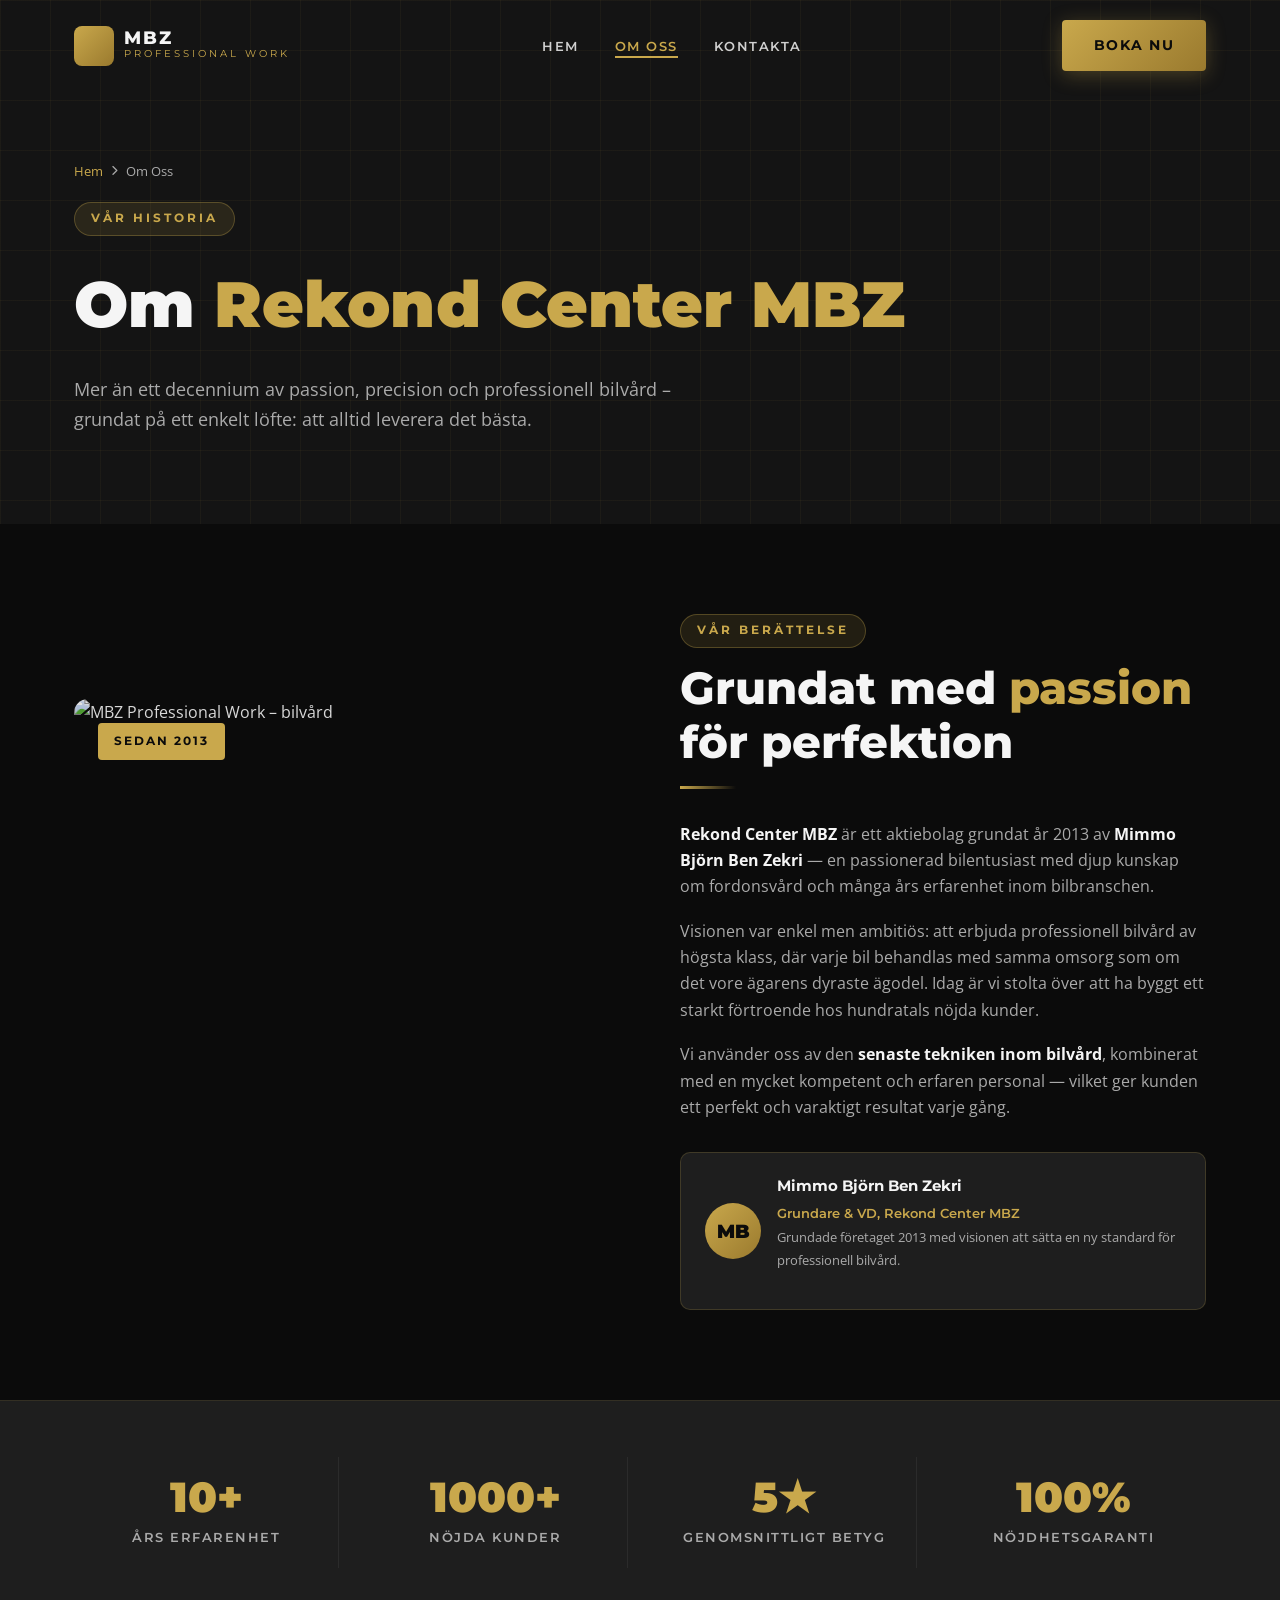
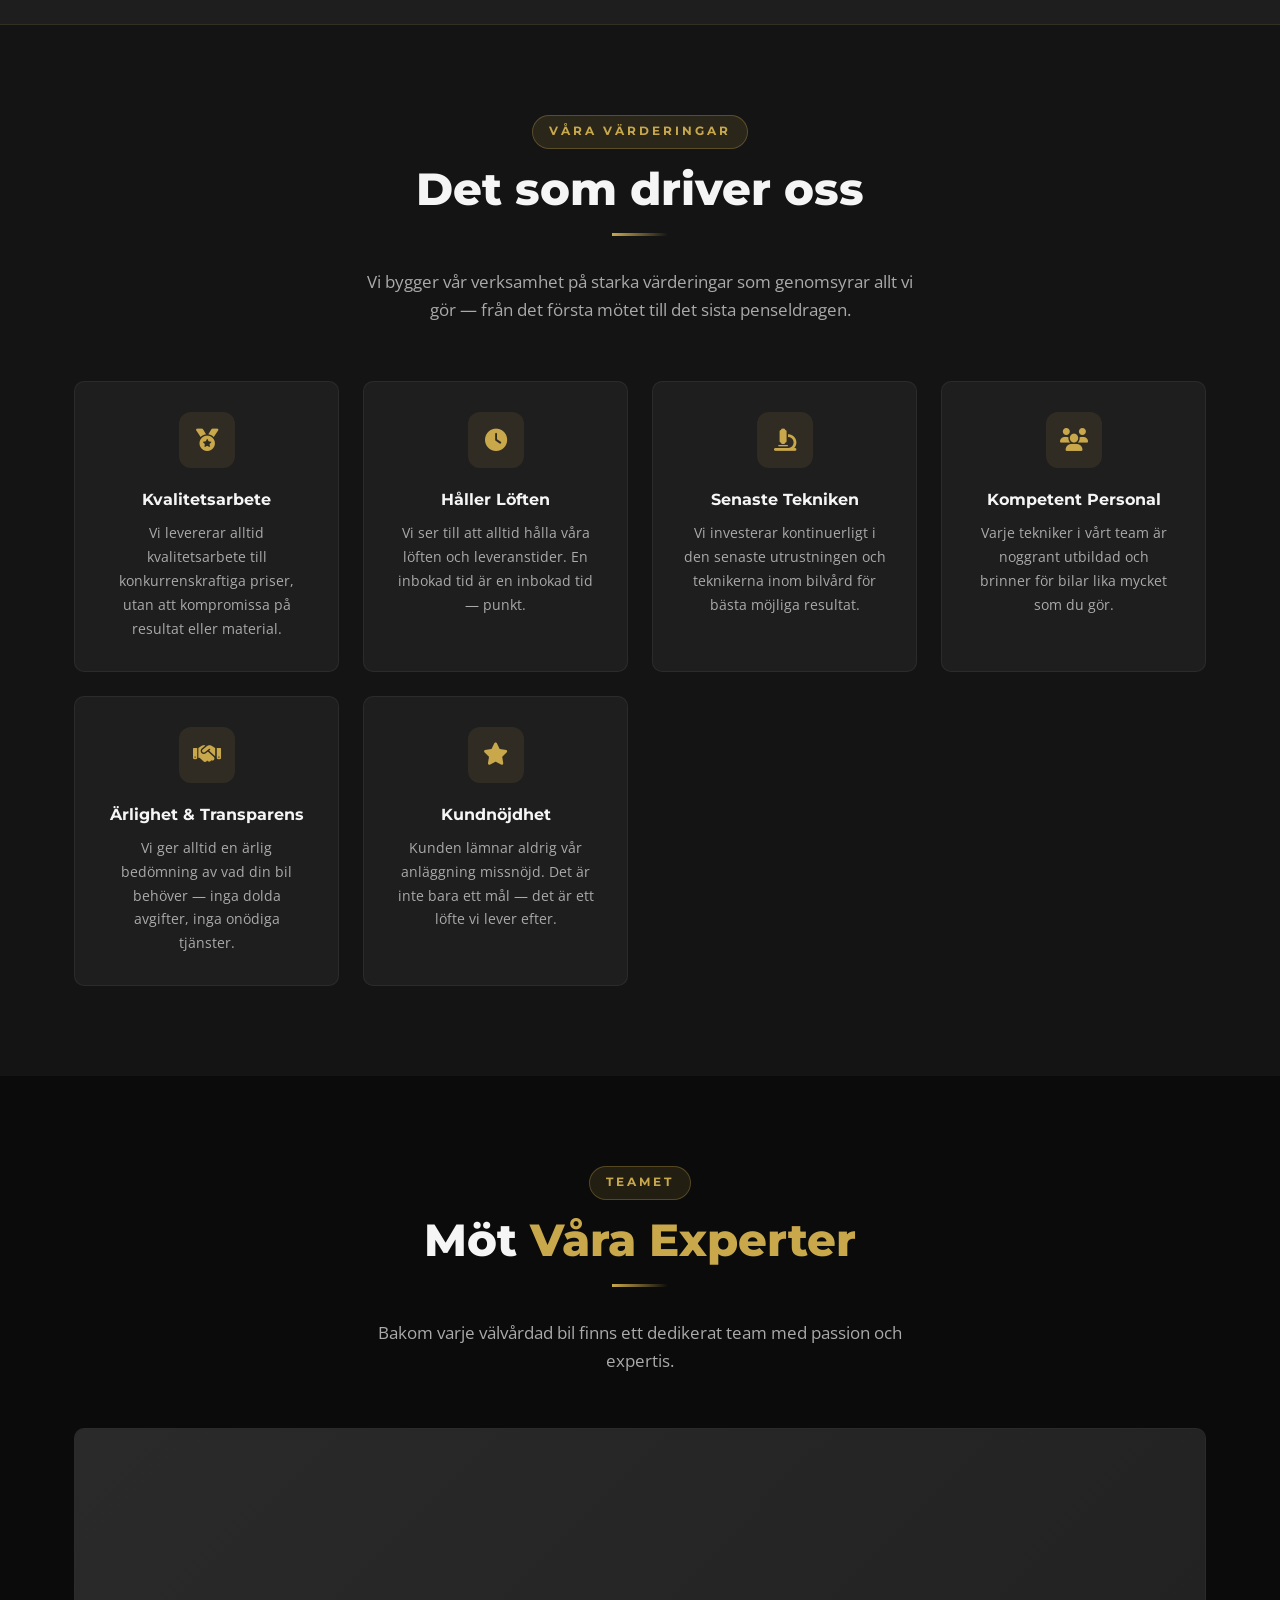
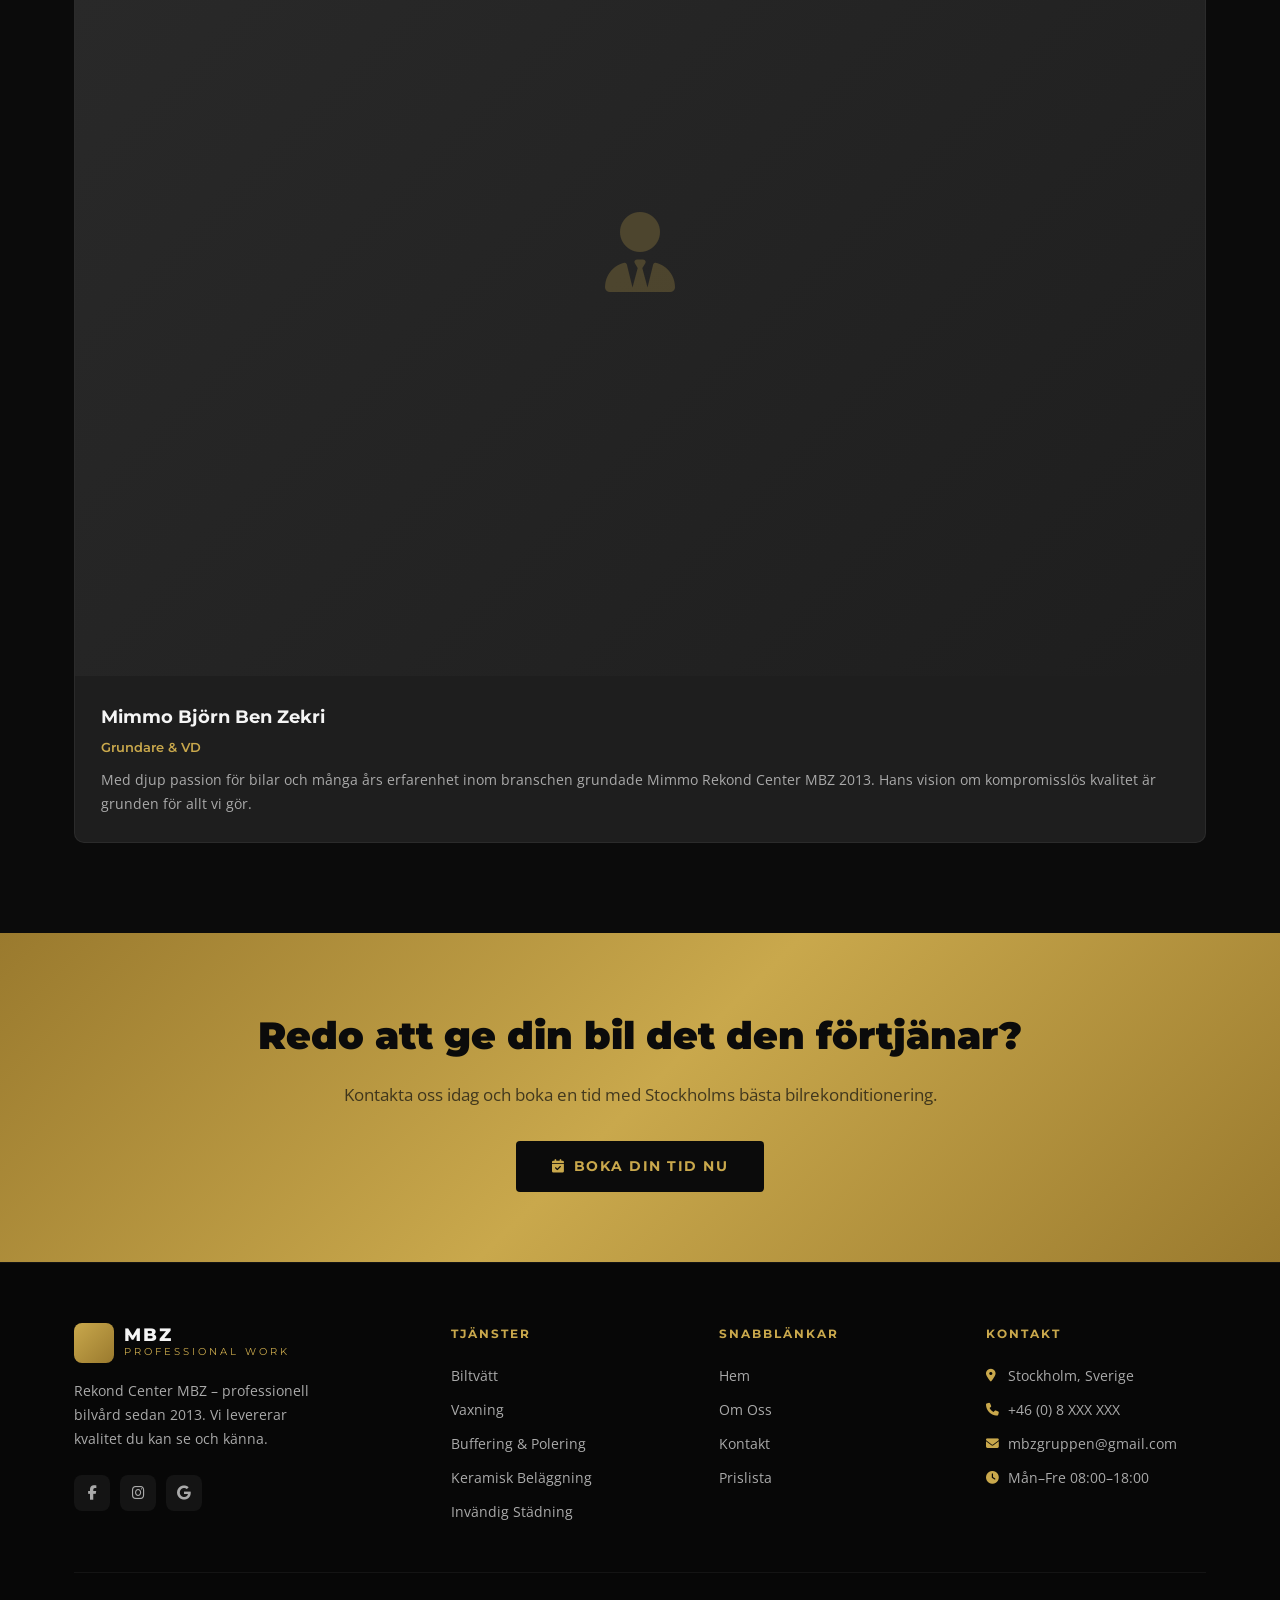
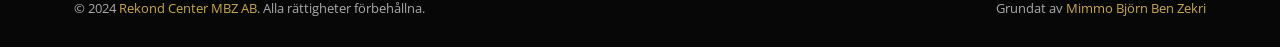
==== about.html @ b79a1d9e "Add files via upload" ====
<!DOCTYPE html>
<html lang="sv">
<head>
  <meta charset="UTF-8" />
  <meta name="viewport" content="width=device-width, initial-scale=1.0" />
  <title>Om Oss – Rekond Center MBZ</title>
  <link rel="preconnect" href="https://fonts.googleapis.com" />
  <link rel="preconnect" href="https://fonts.gstatic.com" crossorigin />
  <link href="https://fonts.googleapis.com/css2?family=Montserrat:wght@400;600;700;800;900&family=Open+Sans:wght@400;500;600&display=swap" rel="stylesheet" />
  <link rel="stylesheet" href="https://cdnjs.cloudflare.com/ajax/libs/font-awesome/6.5.0/css/all.min.css" />
  <link rel="stylesheet" href="https://cdnjs.cloudflare.com/ajax/libs/aos/2.3.4/aos.css" />
  <style>
    /* ===== ROOT VARIABLES ===== */
    :root {
      --gold: #c9a84c;
      --gold-light: #e8c97a;
      --gold-dark: #9a7a2e;
      --dark: #0b0b0b;
      --dark-2: #141414;
      --dark-3: #1e1e1e;
      --dark-4: #2a2a2a;
      --white: #f5f5f5;
      --gray: #aaaaaa;
      --gray-light: #d0d0d0;
      --font-heading: 'Montserrat', sans-serif;
      --font-body: 'Open Sans', sans-serif;
      --transition: 0.3s ease;
      --shadow: 0 8px 32px rgba(0,0,0,0.5);
      --radius: 10px;
    }
    *, *::before, *::after { box-sizing: border-box; margin: 0; padding: 0; }
    html { scroll-behavior: smooth; }
    body { background: var(--dark); color: var(--white); font-family: var(--font-body); font-size: 16px; line-height: 1.7; overflow-x: hidden; }
    a { text-decoration: none; color: inherit; }
    ul { list-style: none; }
    img { max-width: 100%; display: block; }
    ::-webkit-scrollbar { width: 6px; }
    ::-webkit-scrollbar-track { background: var(--dark); }
    ::-webkit-scrollbar-thumb { background: var(--gold); border-radius: 3px; }

    .container { max-width: 1180px; margin: 0 auto; padding: 0 24px; }
    .section-pad { padding: 90px 0; }
    .gold { color: var(--gold); }
    .text-center { text-align: center; }

    .section-tag {
      display: inline-block;
      background: rgba(201,168,76,0.12);
      color: var(--gold);
      font-family: var(--font-heading);
      font-size: 0.72rem;
      font-weight: 700;
      letter-spacing: 3px;
      text-transform: uppercase;
      padding: 6px 16px;
      border-radius: 50px;
      border: 1px solid rgba(201,168,76,0.3);
      margin-bottom: 14px;
    }
    .section-title {
      font-family: var(--font-heading);
      font-size: clamp(1.8rem, 3.5vw, 2.8rem);
      font-weight: 800;
      line-height: 1.2;
      margin-bottom: 16px;
    }
    .section-sub {
      color: var(--gray);
      font-size: 1.05rem;
      max-width: 560px;
      margin: 0 auto 52px;
    }
    .divider { width: 56px; height: 3px; background: linear-gradient(90deg, var(--gold), transparent); margin: 16px 0 32px; }
    .divider.center { margin: 16px auto 32px; }

    .btn {
      display: inline-flex;
      align-items: center;
      gap: 8px;
      font-family: var(--font-heading);
      font-weight: 700;
      font-size: 0.85rem;
      letter-spacing: 1.5px;
      text-transform: uppercase;
      padding: 14px 32px;
      border-radius: 4px;
      border: none;
      cursor: pointer;
      transition: all var(--transition);
    }
    .btn-gold {
      background: linear-gradient(135deg, var(--gold), var(--gold-dark));
      color: var(--dark);
      box-shadow: 0 4px 20px rgba(201,168,76,0.3);
    }
    .btn-gold:hover { background: linear-gradient(135deg, var(--gold-light), var(--gold)); box-shadow: 0 6px 28px rgba(201,168,76,0.5); transform: translateY(-2px); }
    .btn-outline { background: transparent; color: var(--gold); border: 2px solid var(--gold); }
    .btn-outline:hover { background: var(--gold); color: var(--dark); transform: translateY(-2px); }

    /* NAVBAR */
    #navbar {
      position: fixed; top: 0; left: 0; right: 0; z-index: 1000;
      padding: 20px 0; transition: all var(--transition);
    }
    #navbar.scrolled {
      background: rgba(11,11,11,0.97); padding: 12px 0;
      box-shadow: 0 2px 30px rgba(0,0,0,0.7); backdrop-filter: blur(12px);
    }
    .nav-inner { display: flex; align-items: center; justify-content: space-between; }
    .nav-logo { display: flex; align-items: center; gap: 10px; font-family: var(--font-heading); }
    .logo-icon {
      width: 40px; height: 40px;
      background: linear-gradient(135deg, var(--gold), var(--gold-dark));
      border-radius: 8px; display: flex; align-items: center; justify-content: center;
      font-size: 1.1rem; color: var(--dark);
    }
    .logo-text span:first-child { display: block; font-size: 1.1rem; font-weight: 800; letter-spacing: 2px; color: var(--white); line-height: 1; }
    .logo-text span:last-child { display: block; font-size: 0.6rem; letter-spacing: 3px; color: var(--gold); text-transform: uppercase; }
    .nav-links { display: flex; align-items: center; gap: 36px; }
    .nav-links a {
      font-family: var(--font-heading); font-size: 0.8rem; font-weight: 600;
      letter-spacing: 1.5px; text-transform: uppercase; color: var(--gray-light);
      position: relative; transition: color var(--transition);
    }
    .nav-links a::after { content: ''; position: absolute; bottom: -4px; left: 0; width: 0; height: 2px; background: var(--gold); transition: width var(--transition); }
    .nav-links a:hover, .nav-links a.active { color: var(--gold); }
    .nav-links a:hover::after, .nav-links a.active::after { width: 100%; }
    .nav-cta { margin-left: 8px; }
    .hamburger { display: none; flex-direction: column; gap: 5px; cursor: pointer; padding: 4px; background: none; border: none; }
    .hamburger span { display: block; width: 24px; height: 2px; background: var(--white); border-radius: 2px; transition: all var(--transition); }
    .hamburger.open span:nth-child(1) { transform: rotate(45deg) translate(5px,5px); }
    .hamburger.open span:nth-child(2) { opacity: 0; }
    .hamburger.open span:nth-child(3) { transform: rotate(-45deg) translate(5px,-5px); }
    .mobile-menu {
      display: none; position: fixed; top: 0; left: 0; right: 0; bottom: 0;
      background: rgba(11,11,11,0.98); z-index: 999;
      flex-direction: column; align-items: center; justify-content: center; gap: 40px;
    }
    .mobile-menu.open { display: flex; }
    .mobile-menu a { font-family: var(--font-heading); font-size: 1.6rem; font-weight: 700; letter-spacing: 3px; text-transform: uppercase; color: var(--white); transition: color var(--transition); }
    .mobile-menu a:hover { color: var(--gold); }

    /* PAGE HERO */
    .page-hero {
      padding: 160px 0 90px;
      background: var(--dark-2);
      position: relative;
      overflow: hidden;
    }
    .page-hero::before {
      content: '';
      position: absolute; inset: 0;
      background-image:
        linear-gradient(rgba(201,168,76,0.05) 1px, transparent 1px),
        linear-gradient(90deg, rgba(201,168,76,0.05) 1px, transparent 1px);
      background-size: 50px 50px;
    }
    .page-hero-content { position: relative; z-index: 1; }
    .page-hero h1 { font-family: var(--font-heading); font-size: clamp(2.4rem, 5vw, 4rem); font-weight: 900; margin-bottom: 16px; }
    .page-hero p { color: var(--gray); font-size: 1.1rem; max-width: 600px; }
    .breadcrumb { display: flex; align-items: center; gap: 8px; font-size: 0.82rem; color: var(--gray); margin-bottom: 20px; }
    .breadcrumb a { color: var(--gold); transition: opacity var(--transition); }
    .breadcrumb a:hover { opacity: 0.8; }
    .breadcrumb i { font-size: 0.65rem; }

    /* ABOUT STORY */
    .about-story { background: var(--dark); }
    .about-story-grid { display: grid; grid-template-columns: 1fr 1fr; gap: 80px; align-items: center; }
    .about-img { width: 100%; aspect-ratio: 1/1; border-radius: 14px; overflow: hidden; position: relative; }
    .about-img img { width: 100%; height: 100%; object-fit: cover; filter: brightness(0.88); }
    .about-img-tag {
      position: absolute; top: 24px; left: 24px;
      background: var(--gold); color: var(--dark);
      font-family: var(--font-heading); font-size: 0.75rem; font-weight: 700;
      letter-spacing: 2px; text-transform: uppercase;
      padding: 8px 16px; border-radius: 4px;
    }

    .about-text p { color: var(--gray); margin-bottom: 18px; font-size: 0.97rem; }
    .about-text p strong { color: var(--white); }

    .founder-block {
      display: flex;
      align-items: center;
      gap: 16px;
      background: var(--dark-3);
      border: 1px solid rgba(201,168,76,0.2);
      border-radius: var(--radius);
      padding: 20px 24px;
      margin-top: 32px;
    }
    .founder-avatar {
      width: 56px; height: 56px; flex-shrink: 0;
      background: linear-gradient(135deg, var(--gold), var(--gold-dark));
      border-radius: 50%;
      display: flex; align-items: center; justify-content: center;
      font-family: var(--font-heading); font-weight: 900; font-size: 1.2rem; color: var(--dark);
    }
    .founder-info p { color: var(--gray); font-size: 0.82rem; }
    .founder-info strong { font-family: var(--font-heading); font-size: 0.95rem; color: var(--white); display: block; }
    .founder-info span { color: var(--gold); font-size: 0.8rem; font-family: var(--font-heading); font-weight: 600; }

    /* STATS BAR */
    .stats-bar { background: var(--dark-3); border-top: 1px solid rgba(201,168,76,0.12); border-bottom: 1px solid rgba(201,168,76,0.12); padding: 56px 0; }
    .stats-bar-grid { display: grid; grid-template-columns: repeat(4, 1fr); gap: 24px; }
    .stat-block { text-align: center; padding: 20px; border-right: 1px solid rgba(255,255,255,0.06); }
    .stat-block:last-child { border-right: none; }
    .stat-num { font-family: var(--font-heading); font-size: 2.6rem; font-weight: 900; color: var(--gold); line-height: 1; }
    .stat-label { font-size: 0.8rem; color: var(--gray); letter-spacing: 1.5px; text-transform: uppercase; margin-top: 8px; font-family: var(--font-heading); font-weight: 600; }

    /* VALUES */
    .values-section { background: var(--dark-2); }
    .values-grid { display: grid; grid-template-columns: repeat(auto-fit, minmax(240px, 1fr)); gap: 24px; margin-top: 56px; }
    .value-card {
      background: var(--dark-3); border: 1px solid rgba(255,255,255,0.06);
      border-radius: var(--radius); padding: 30px; text-align: center;
      transition: all var(--transition);
    }
    .value-card:hover { border-color: rgba(201,168,76,0.3); transform: translateY(-4px); }
    .value-icon {
      width: 56px; height: 56px;
      background: rgba(201,168,76,0.1); border-radius: 12px;
      display: flex; align-items: center; justify-content: center;
      font-size: 1.4rem; color: var(--gold);
      margin: 0 auto 18px; transition: all var(--transition);
    }
    .value-card:hover .value-icon { background: var(--gold); color: var(--dark); }
    .value-card h3 { font-family: var(--font-heading); font-size: 1rem; font-weight: 700; margin-bottom: 8px; }
    .value-card p { color: var(--gray); font-size: 0.88rem; }

    /* TEAM */
    .team-section { background: var(--dark); }
    .team-grid { display: grid; grid-template-columns: repeat(auto-fit, minmax(280px, 1fr)); gap: 28px; }
    .team-card {
      background: var(--dark-3); border-radius: var(--radius); overflow: hidden;
      border: 1px solid rgba(255,255,255,0.06); transition: all var(--transition);
    }
    .team-card:hover { border-color: rgba(201,168,76,0.25); transform: translateY(-4px); }
    .team-img {
      width: 100%; aspect-ratio: 4/3;
      background: linear-gradient(135deg, var(--dark-4), var(--dark-3));
      display: flex; align-items: center; justify-content: center;
      font-size: 5rem; color: rgba(201,168,76,0.25); position: relative; overflow: hidden;
    }
    .team-img-photo { width: 100%; height: 100%; object-fit: cover; filter: brightness(0.85); }
    .team-info { padding: 26px; }
    .team-info h3 { font-family: var(--font-heading); font-size: 1.1rem; font-weight: 700; margin-bottom: 4px; }
    .team-role { color: var(--gold); font-size: 0.82rem; font-family: var(--font-heading); font-weight: 600; margin-bottom: 10px; }
    .team-bio { color: var(--gray); font-size: 0.88rem; }

    /* CTA BANNER */
    .cta-banner {
      background: linear-gradient(135deg, var(--gold-dark) 0%, var(--gold) 50%, var(--gold-dark) 100%);
      padding: 70px 0; text-align: center;
    }
    .cta-banner h2 { font-family: var(--font-heading); font-size: clamp(1.6rem, 3vw, 2.4rem); font-weight: 900; color: var(--dark); margin-bottom: 12px; }
    .cta-banner p { color: rgba(11,11,11,0.7); margin-bottom: 32px; font-size: 1.05rem; }
    .btn-dark {
      background: var(--dark); color: var(--gold);
      font-family: var(--font-heading); font-weight: 700;
      font-size: 0.85rem; letter-spacing: 1.5px; text-transform: uppercase;
      padding: 14px 36px; border-radius: 4px; border: none; cursor: pointer;
      transition: all var(--transition); display: inline-flex; align-items: center; gap: 8px;
    }
    .btn-dark:hover { background: rgba(11,11,11,0.85); transform: translateY(-2px); box-shadow: 0 8px 24px rgba(0,0,0,0.3); }

    /* FOOTER */
    footer { background: #070707; border-top: 1px solid rgba(255,255,255,0.05); padding: 60px 0 28px; }
    .footer-grid { display: grid; grid-template-columns: 1.5fr 1fr 1fr 1fr; gap: 48px; margin-bottom: 48px; }
    .footer-brand p { color: var(--gray); font-size: 0.88rem; margin: 16px 0 24px; max-width: 260px; }
    .footer-social { display: flex; gap: 10px; }
    .footer-social a { width: 36px; height: 36px; border-radius: 8px; background: rgba(255,255,255,0.05); display: flex; align-items: center; justify-content: center; color: var(--gray); font-size: 0.9rem; transition: all var(--transition); }
    .footer-social a:hover { background: var(--gold); color: var(--dark); }
    .footer-col h4 { font-family: var(--font-heading); font-size: 0.78rem; font-weight: 700; letter-spacing: 2px; text-transform: uppercase; color: var(--gold); margin-bottom: 20px; }
    .footer-col ul { display: flex; flex-direction: column; gap: 10px; }
    .footer-col ul a { color: var(--gray); font-size: 0.88rem; transition: color var(--transition); }
    .footer-col ul a:hover { color: var(--white); }
    .footer-col ul li { display: flex; align-items: center; gap: 8px; color: var(--gray); font-size: 0.88rem; }
    .footer-col ul li i { color: var(--gold); font-size: 0.8rem; width: 14px; }
    .footer-bottom { border-top: 1px solid rgba(255,255,255,0.05); padding-top: 24px; display: flex; align-items: center; justify-content: space-between; flex-wrap: wrap; gap: 12px; }
    .footer-bottom p { color: var(--gray); font-size: 0.82rem; }
    .footer-bottom span { color: var(--gold); }

    #scrollTop {
      position: fixed; bottom: 30px; right: 30px;
      width: 44px; height: 44px;
      background: var(--gold); color: var(--dark); border: none; border-radius: 8px;
      font-size: 1rem; cursor: pointer; display: flex; align-items: center; justify-content: center;
      opacity: 0; pointer-events: none; transition: all var(--transition);
      z-index: 999; box-shadow: 0 4px 16px rgba(201,168,76,0.4);
    }
    #scrollTop.visible { opacity: 1; pointer-events: auto; }
    #scrollTop:hover { background: var(--gold-light); transform: translateY(-3px); }

    [data-aos] { transition-duration: 700ms !important; }

    @media (max-width: 1024px) {
      .about-story-grid { grid-template-columns: 1fr; gap: 48px; }
      .stats-bar-grid { grid-template-columns: repeat(2, 1fr); }
      .footer-grid { grid-template-columns: 1fr 1fr; }
    }
    @media (max-width: 768px) {
      .nav-links, .nav-cta { display: none; }
      .hamburger { display: flex; }
      .footer-grid { grid-template-columns: 1fr; gap: 32px; }
      .footer-bottom { text-align: center; justify-content: center; }
      .section-pad { padding: 64px 0; }
      .stat-block { border-right: none; border-bottom: 1px solid rgba(255,255,255,0.06); padding-bottom: 24px; }
    }
    @media (max-width: 480px) {
      .stats-bar-grid { grid-template-columns: 1fr 1fr; }
    }
  </style>
</head>
<body>

<!-- NAVBAR -->
<nav id="navbar">
  <div class="container">
    <div class="nav-inner">
      <a href="index.html" class="nav-logo">
        <div class="logo-icon"><i class="fas fa-car-wash"></i></div>
        <div class="logo-text">
          <span>MBZ</span>
          <span>Professional Work</span>
        </div>
      </a>
      <ul class="nav-links">
        <li><a href="index.html">Hem</a></li>
        <li><a href="about.html" class="active">Om Oss</a></li>
        <li><a href="contact.html">Kontakta</a></li>
      </ul>
      <a href="contact.html" class="btn btn-gold nav-cta">Boka Nu</a>
      <button class="hamburger" id="hamburger" aria-label="Meny">
        <span></span><span></span><span></span>
      </button>
    </div>
  </div>
</nav>

<!-- MOBILE MENU -->
<div class="mobile-menu" id="mobileMenu">
  <a href="index.html">Hem</a>
  <a href="about.html">Om Oss</a>
  <a href="index.html#services">Tjänster</a>
  <a href="contact.html">Kontakt</a>
  <a href="contact.html" class="btn btn-gold">Boka Nu</a>
</div>

<!-- PAGE HERO -->
<section class="page-hero">
  <div class="container">
    <div class="page-hero-content">
      <div class="breadcrumb">
        <a href="index.html">Hem</a>
        <i class="fas fa-chevron-right"></i>
        <span>Om Oss</span>
      </div>
      <span class="section-tag">Vår Historia</span>
      <h1>Om <span class="gold">Rekond Center MBZ</span></h1>
      <p>Mer än ett decennium av passion, precision och professionell bilvård – grundat på ett enkelt löfte: att alltid leverera det bästa.</p>
    </div>
  </div>
</section>

<!-- ABOUT STORY -->
<section class="about-story section-pad">
  <div class="container">
    <div class="about-story-grid">
      <div class="about-img" data-aos="fade-right">
        <img
          src="https://images.unsplash.com/photo-1520340356584-f9917d1eea6f?w=800&q=80"
          alt="MBZ Professional Work – bilvård"
        />
        <div class="about-img-tag">Sedan 2013</div>
      </div>

      <div class="about-text" data-aos="fade-left">
        <span class="section-tag">Vår Berättelse</span>
        <h2 class="section-title">Grundat med <span class="gold">passion</span> för perfektion</h2>
        <div class="divider"></div>
        <p>
          <strong>Rekond Center MBZ</strong> är ett aktiebolag grundat år 2013 av <strong>Mimmo Björn Ben Zekri</strong> — en passionerad bilentusiast med djup kunskap om fordonsvård och många års erfarenhet inom bilbranschen.
        </p>
        <p>
          Visionen var enkel men ambitiös: att erbjuda professionell bilvård av högsta klass, där varje bil behandlas med samma omsorg som om det vore ägarens dyraste ägodel. Idag är vi stolta över att ha byggt ett starkt förtroende hos hundratals nöjda kunder.
        </p>
        <p>
          Vi använder oss av den <strong>senaste tekniken inom bilvård</strong>, kombinerat med en mycket kompetent och erfaren personal — vilket ger kunden ett perfekt och varaktigt resultat varje gång.
        </p>

        <div class="founder-block">
          <div class="founder-avatar">MB</div>
          <div class="founder-info">
            <strong>Mimmo Björn Ben Zekri</strong>
            <span>Grundare & VD, Rekond Center MBZ</span>
            <p>Grundade företaget 2013 med visionen att sätta en ny standard för professionell bilvård.</p>
          </div>
        </div>
      </div>
    </div>
  </div>
</section>

<!-- STATS BAR -->
<section class="stats-bar">
  <div class="container">
    <div class="stats-bar-grid">
      <div class="stat-block" data-aos="fade-up" data-aos-delay="0">
        <div class="stat-num">10+</div>
        <div class="stat-label">Års Erfarenhet</div>
      </div>
      <div class="stat-block" data-aos="fade-up" data-aos-delay="100">
        <div class="stat-num">1000+</div>
        <div class="stat-label">Nöjda Kunder</div>
      </div>
      <div class="stat-block" data-aos="fade-up" data-aos-delay="200">
        <div class="stat-num">5★</div>
        <div class="stat-label">Genomsnittligt Betyg</div>
      </div>
      <div class="stat-block" data-aos="fade-up" data-aos-delay="300">
        <div class="stat-num">100%</div>
        <div class="stat-label">Nöjdhetsgaranti</div>
      </div>
    </div>
  </div>
</section>

<!-- VALUES -->
<section class="values-section section-pad">
  <div class="container">
    <div class="text-center" data-aos="fade-up">
      <span class="section-tag">Våra Värderingar</span>
      <h2 class="section-title">Det som driver oss</h2>
      <div class="divider center"></div>
      <p class="section-sub">Vi bygger vår verksamhet på starka värderingar som genomsyrar allt vi gör — från det första mötet till det sista penseldragen.</p>
    </div>

    <div class="values-grid">
      <div class="value-card" data-aos="fade-up" data-aos-delay="0">
        <div class="value-icon"><i class="fas fa-medal"></i></div>
        <h3>Kvalitetsarbete</h3>
        <p>Vi levererar alltid kvalitetsarbete till konkurrenskraftiga priser, utan att kompromissa på resultat eller material.</p>
      </div>
      <div class="value-card" data-aos="fade-up" data-aos-delay="100">
        <div class="value-icon"><i class="fas fa-clock"></i></div>
        <h3>Håller Löften</h3>
        <p>Vi ser till att alltid hålla våra löften och leveranstider. En inbokad tid är en inbokad tid — punkt.</p>
      </div>
      <div class="value-card" data-aos="fade-up" data-aos-delay="200">
        <div class="value-icon"><i class="fas fa-microscope"></i></div>
        <h3>Senaste Tekniken</h3>
        <p>Vi investerar kontinuerligt i den senaste utrustningen och teknikerna inom bilvård för bästa möjliga resultat.</p>
      </div>
      <div class="value-card" data-aos="fade-up" data-aos-delay="300">
        <div class="value-icon"><i class="fas fa-users"></i></div>
        <h3>Kompetent Personal</h3>
        <p>Varje tekniker i vårt team är noggrant utbildad och brinner för bilar lika mycket som du gör.</p>
      </div>
      <div class="value-card" data-aos="fade-up" data-aos-delay="400">
        <div class="value-icon"><i class="fas fa-handshake"></i></div>
        <h3>Ärlighet & Transparens</h3>
        <p>Vi ger alltid en ärlig bedömning av vad din bil behöver — inga dolda avgifter, inga onödiga tjänster.</p>
      </div>
      <div class="value-card" data-aos="fade-up" data-aos-delay="500">
        <div class="value-icon"><i class="fas fa-star"></i></div>
        <h3>Kundnöjdhet</h3>
        <p>Kunden lämnar aldrig vår anläggning missnöjd. Det är inte bara ett mål — det är ett löfte vi lever efter.</p>
      </div>
    </div>
  </div>
</section>

<!-- TEAM -->
<section class="team-section section-pad">
  <div class="container">
    <div class="text-center" data-aos="fade-up">
      <span class="section-tag">Teamet</span>
      <h2 class="section-title">Möt <span class="gold">Våra Experter</span></h2>
      <div class="divider center"></div>
      <p class="section-sub">Bakom varje välvårdad bil finns ett dedikerat team med passion och expertis.</p>
    </div>

    <div class="team-grid" style="margin-top:48px;">
      <div class="team-card" data-aos="fade-up" data-aos-delay="0">
        <div class="team-img">
          <i class="fas fa-user-tie"></i>
        </div>
        <div class="team-info">
          <h3>Mimmo Björn Ben Zekri</h3>
          <div class="team-role">Grundare & VD</div>
          <p class="team-bio">Med djup passion för bilar och många års erfarenhet inom branschen grundade Mimmo Rekond Center MBZ 2013. Hans vision om kompromisslös kvalitet är grunden för allt vi gör.</p>
        </div>
      </div>
    </div>
  </div>
</section>

<!-- CTA BANNER -->
<section class="cta-banner">
  <div class="container">
    <h2>Redo att ge din bil det den förtjänar?</h2>
    <p>Kontakta oss idag och boka en tid med Stockholms bästa bilrekonditionering.</p>
    <a href="contact.html" class="btn-dark">
      <i class="fas fa-calendar-check"></i> Boka Din Tid Nu
    </a>
  </div>
</section>

<!-- FOOTER -->
<footer>
  <div class="container">
    <div class="footer-grid">
      <div class="footer-brand">
        <div class="nav-logo">
          <div class="logo-icon"><i class="fas fa-car-wash"></i></div>
          <div class="logo-text">
            <span>MBZ</span>
            <span>Professional Work</span>
          </div>
        </div>
        <p>Rekond Center MBZ – professionell bilvård sedan 2013. Vi levererar kvalitet du kan se och känna.</p>
        <div class="footer-social">
          <a href="#"><i class="fab fa-facebook-f"></i></a>
          <a href="#"><i class="fab fa-instagram"></i></a>
          <a href="#"><i class="fab fa-google"></i></a>
        </div>
      </div>
      <div class="footer-col">
        <h4>Tjänster</h4>
        <ul>
          <li><a href="#">Biltvätt</a></li>
          <li><a href="#">Vaxning</a></li>
          <li><a href="#">Buffering & Polering</a></li>
          <li><a href="#">Keramisk Beläggning</a></li>
          <li><a href="#">Invändig Städning</a></li>
        </ul>
      </div>
      <div class="footer-col">
        <h4>Snabblänkar</h4>
        <ul>
          <li><a href="index.html">Hem</a></li>
          <li><a href="about.html">Om Oss</a></li>
          <li><a href="contact.html">Kontakt</a></li>
          <li><a href="#">Prislista</a></li>
        </ul>
      </div>
      <div class="footer-col">
        <h4>Kontakt</h4>
        <ul>
          <li><i class="fas fa-map-marker-alt"></i> Stockholm, Sverige</li>
          <li><i class="fas fa-phone"></i> +46 (0) 8 XXX XXX</li>
          <li><i class="fas fa-envelope"></i> mbzgruppen@gmail.com</li>
          <li><i class="fas fa-clock"></i> Mån–Fre 08:00–18:00</li>
        </ul>
      </div>
    </div>
    <div class="footer-bottom">
      <p>© 2024 <span>Rekond Center MBZ AB</span>. Alla rättigheter förbehållna.</p>
      <p>Grundat av <span>Mimmo Björn Ben Zekri</span></p>
    </div>
  </div>
</footer>

<button id="scrollTop" aria-label="Tillbaka upp"><i class="fas fa-chevron-up"></i></button>

<script src="https://cdnjs.cloudflare.com/ajax/libs/aos/2.3.4/aos.js"></script>
<script>
  AOS.init({ once: true, offset: 60, duration: 700 });

  const navbar = document.getElementById('navbar');
  const scrollTopBtn = document.getElementById('scrollTop');
  const hamburger = document.getElementById('hamburger');
  const mobileMenu = document.getElementById('mobileMenu');

  window.addEventListener('scroll', () => {
    navbar.classList.toggle('scrolled', window.scrollY > 40);
    scrollTopBtn.classList.toggle('visible', window.scrollY > 400);
  });
  scrollTopBtn.addEventListener('click', () => window.scrollTo({ top: 0, behavior: 'smooth' }));
  hamburger.addEventListener('click', () => {
    hamburger.classList.toggle('open');
    mobileMenu.classList.toggle('open');
    document.body.style.overflow = mobileMenu.classList.contains('open') ? 'hidden' : '';
  });
</script>
</body>
</html>
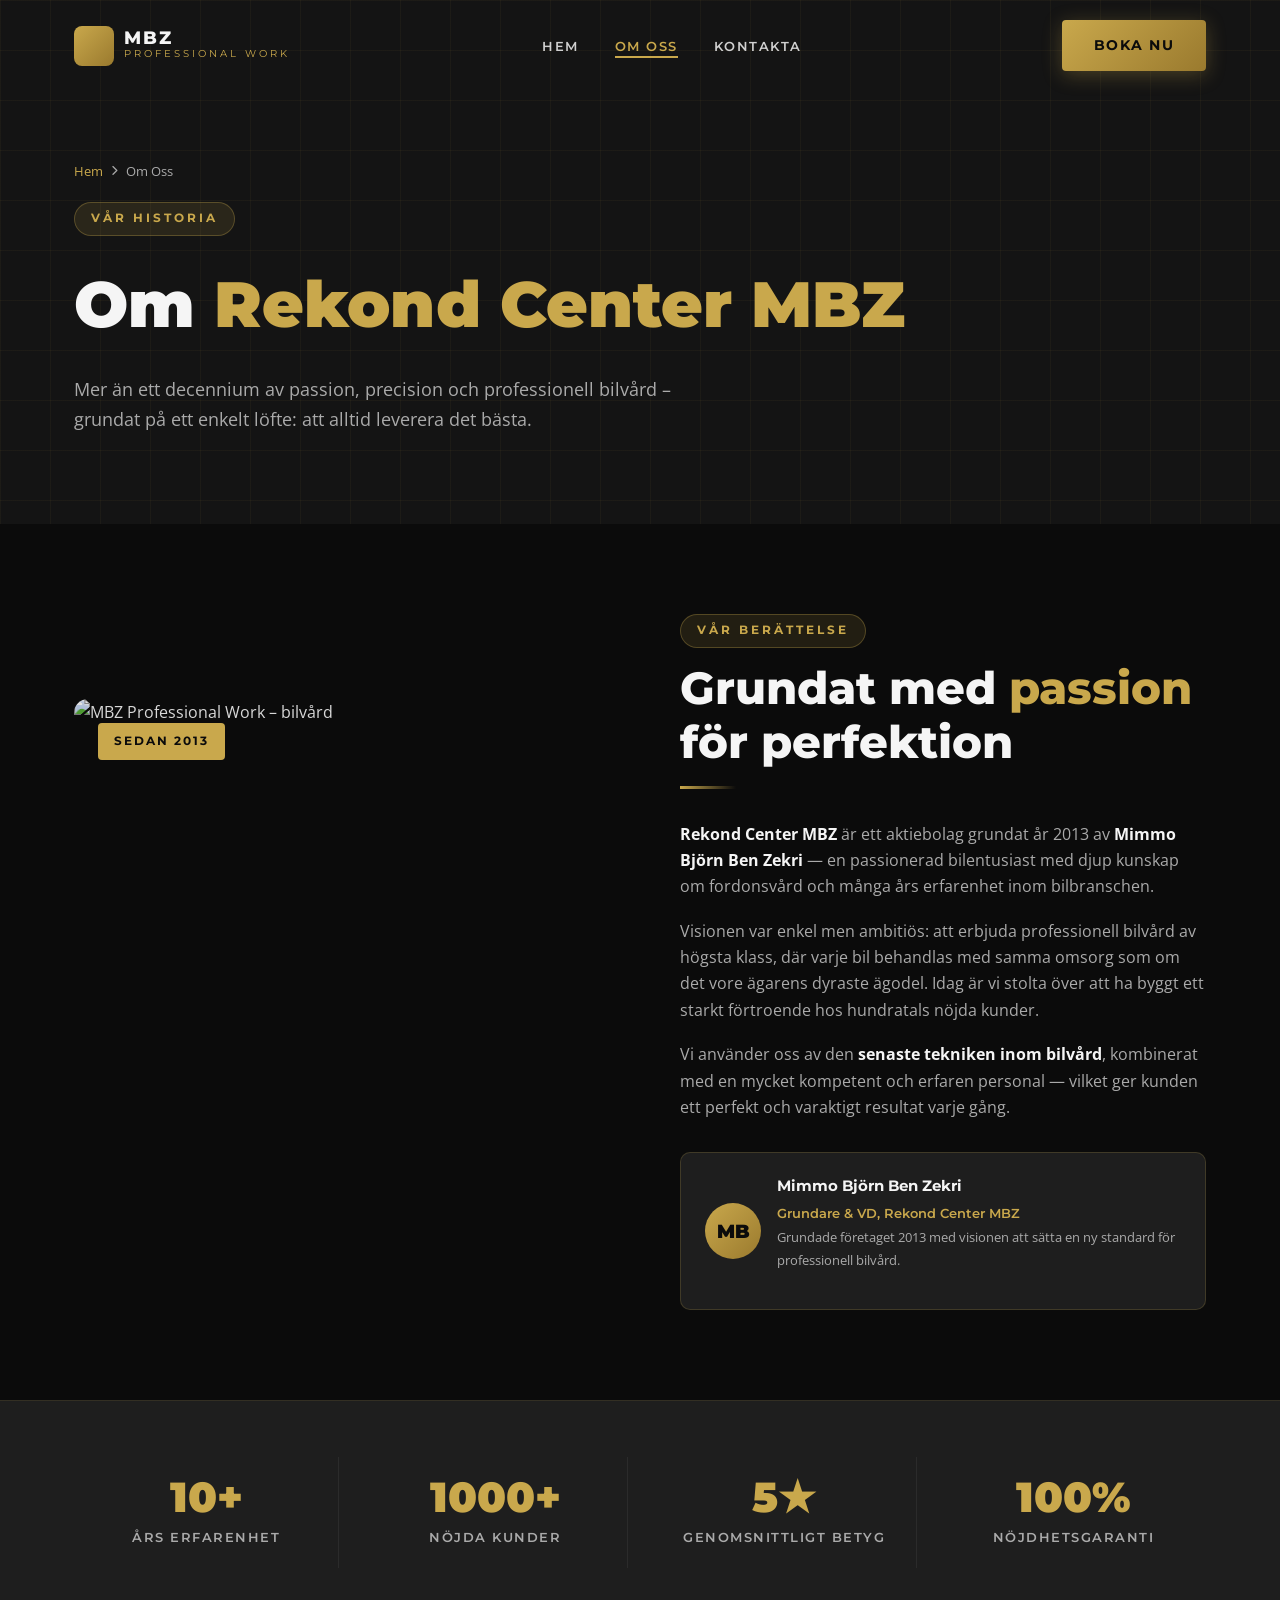
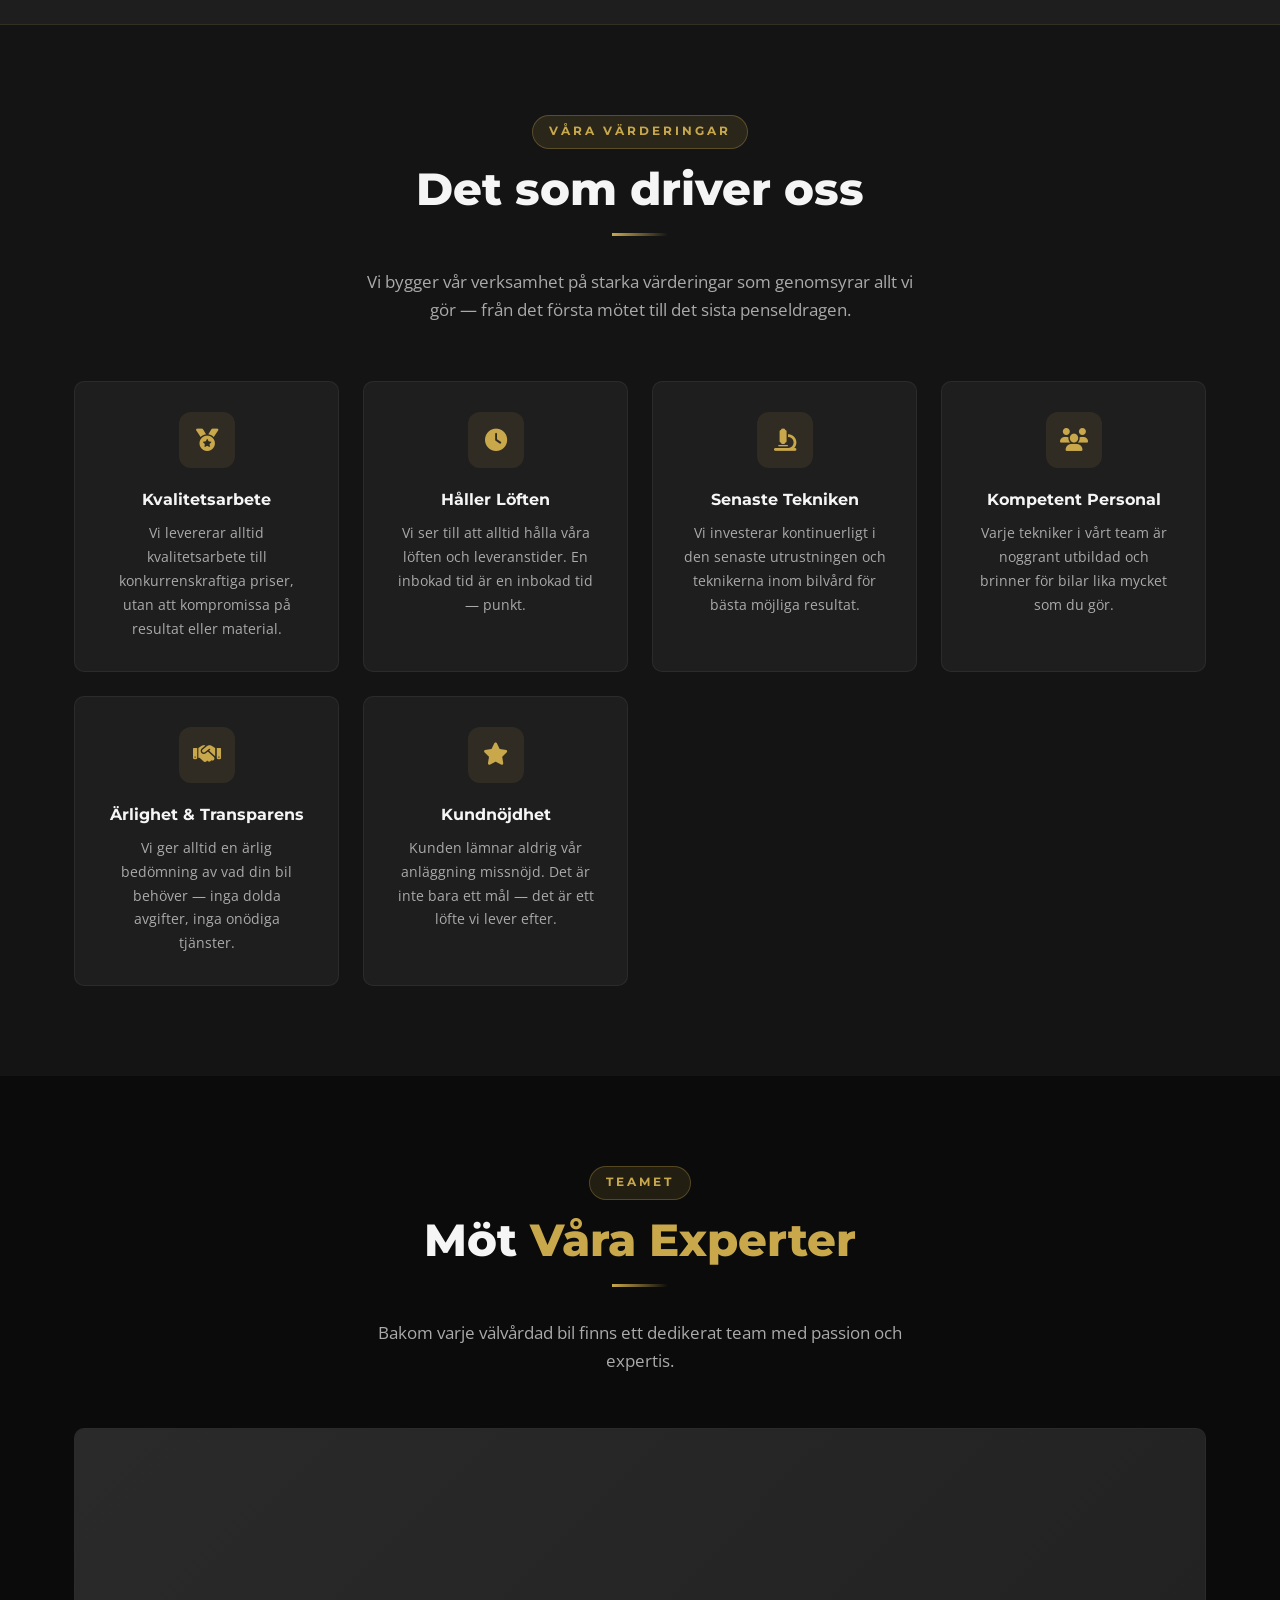
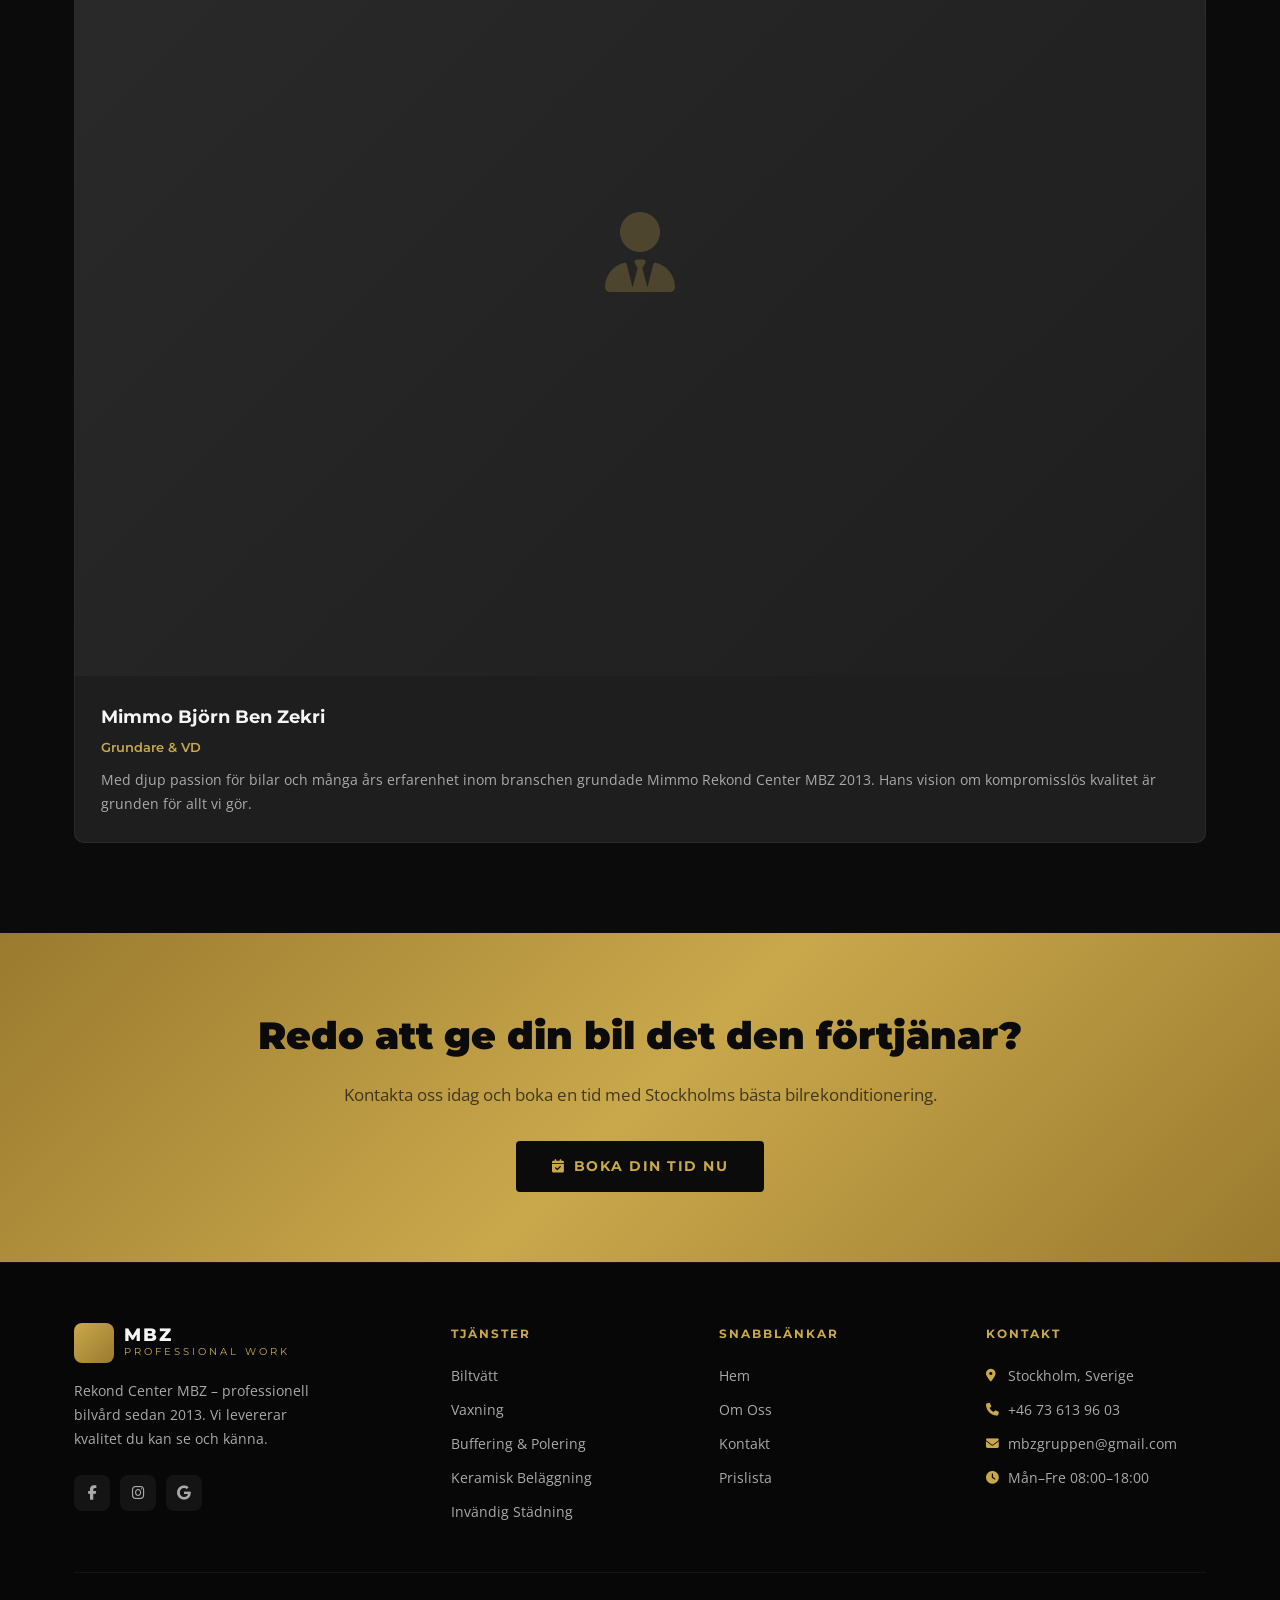
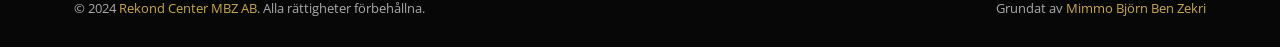
==== commit abce8b6a: "Update about.html" ====
--- a/about.html
+++ b/about.html
@@ -549,7 +549,7 @@
         <h4>Kontakt</h4>
         <ul>
           <li><i class="fas fa-map-marker-alt"></i> Stockholm, Sverige</li>
-          <li><i class="fas fa-phone"></i> +46 (0) 8 XXX XXX</li>
+          <li><i class="fas fa-phone"></i> +46 73 613 96 03</li>
           <li><i class="fas fa-envelope"></i> mbzgruppen@gmail.com</li>
           <li><i class="fas fa-clock"></i> Mån–Fre 08:00–18:00</li>
         </ul>
@@ -585,4 +585,4 @@
   });
 </script>
 </body>
-</html>+</html>
